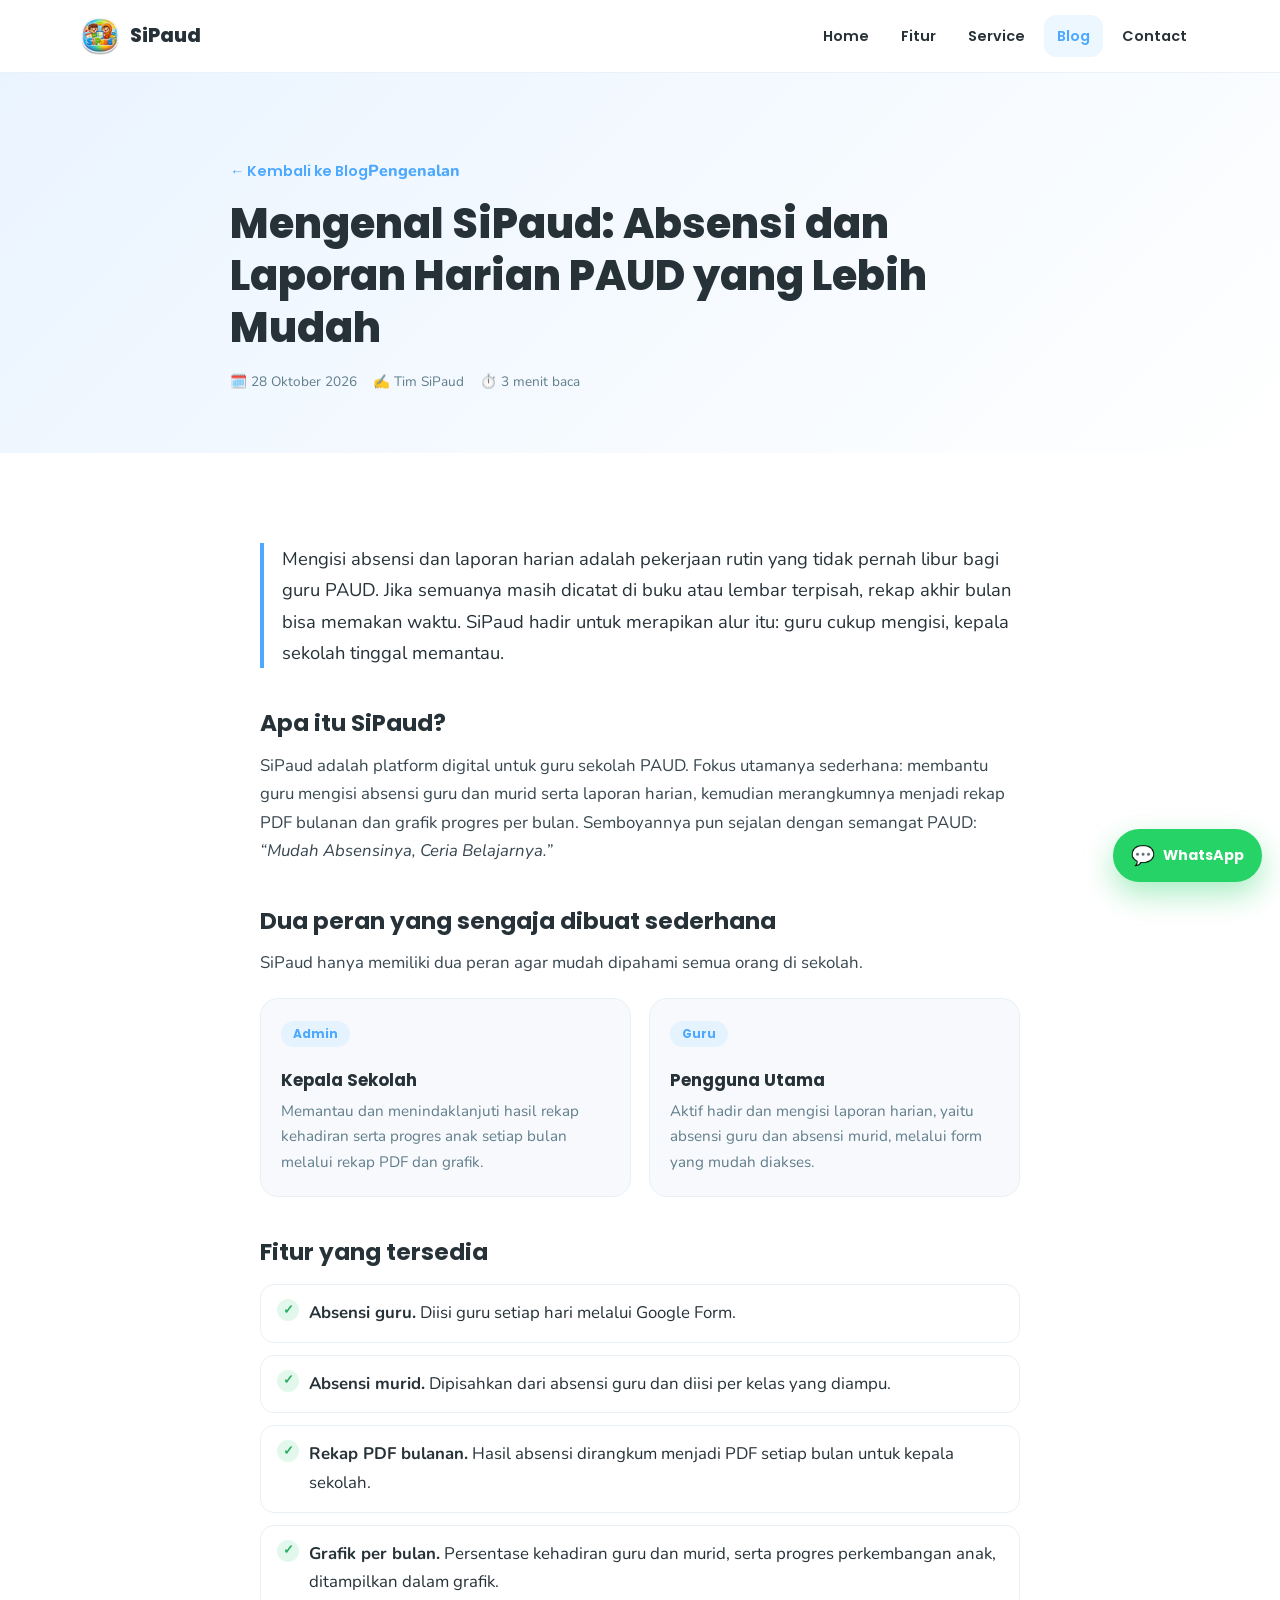
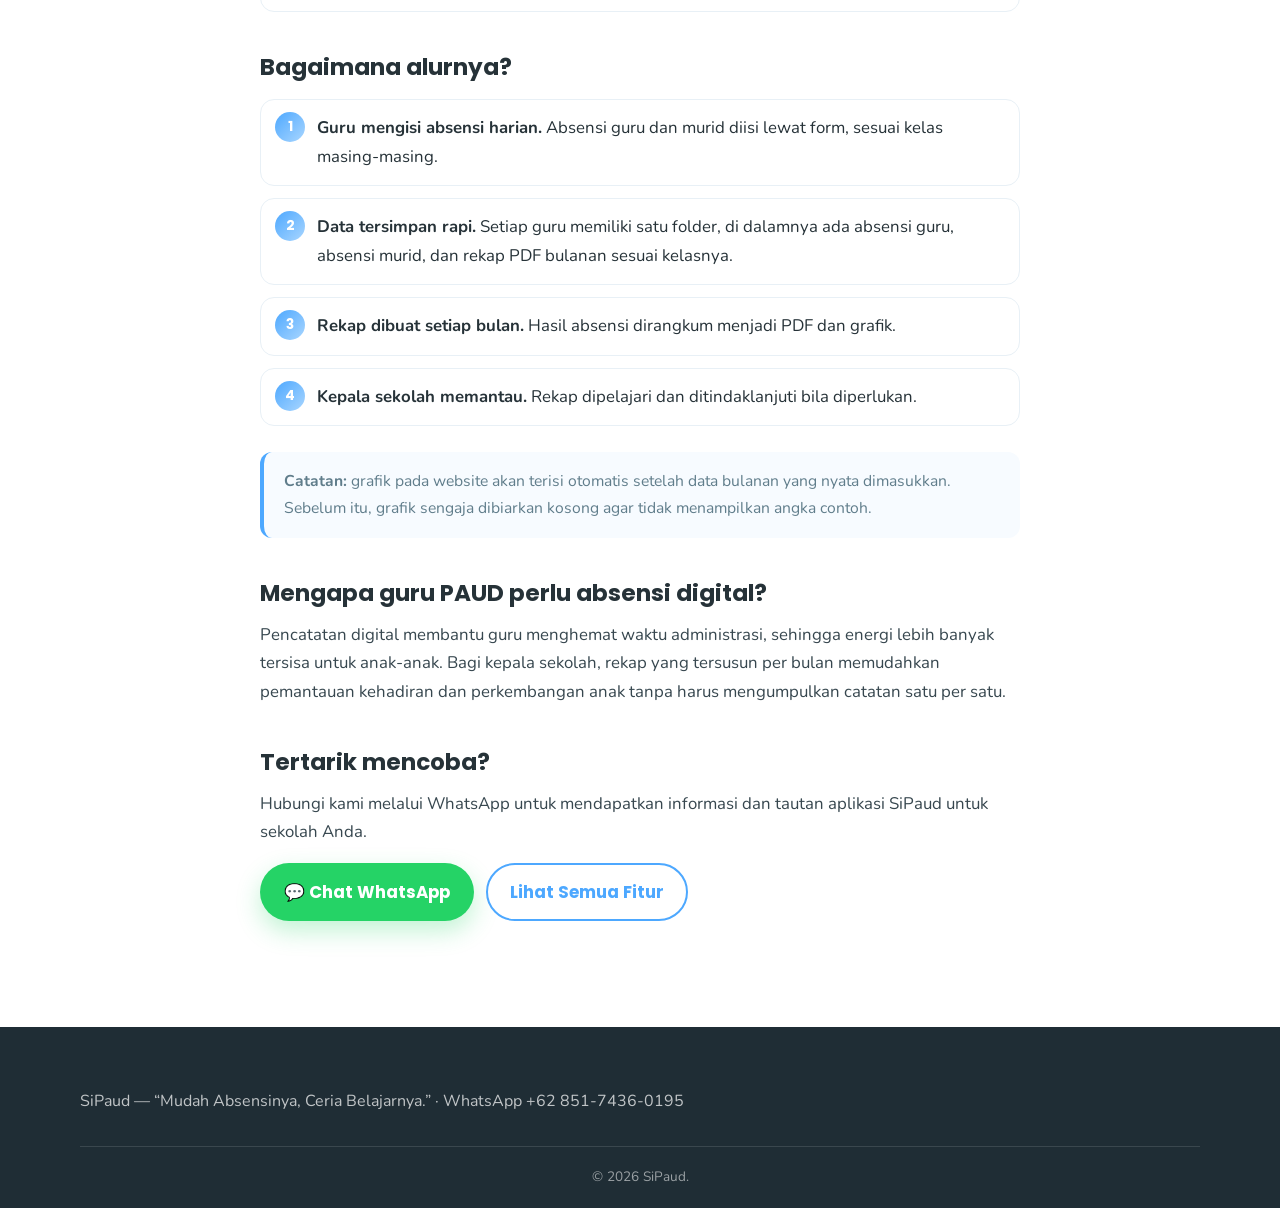
==== artikel-mengenal-sipaud.html @ 259e3f6b "d" ====
<!doctype html><html lang="id"><head><meta charset="utf-8"><meta name="viewport" content="width=device-width,initial-scale=1"><title>Mengenal SiPaud: Absensi dan Laporan Harian PAUD yang Lebih Mudah | Blog SiPaud</title><meta name="description" content="Kenali SiPaud, platform digital untuk guru PAUD: absensi guru dan murid, laporan harian, rekap PDF bulanan, dan grafik progres per bulan."><link rel="stylesheet" href="styles.css"><link rel="icon" href="favicon.png"></head><body>
<nav class="navbar"><div class="container nav-inner"><a class="brand" href="index.html"><img class="brand-logo" src="logo.png" alt="Logo SiPaud" width="40" height="40">SiPaud</a><button class="menu-btn">☰</button><div class="nav-links"><a href="index.html">Home</a><a href="fitur.html" target="_blank" rel="noopener">Fitur</a><a href="service.html" target="_blank" rel="noopener">Service</a><a class="active" href="blog.html">Blog</a><a href="contact.html" target="_blank" rel="noopener">Contact</a></div></div></nav>
<header class="page-hero"><div class="container article-head"><a class="back-link" href="blog.html">← Kembali ke Blog</a><span class="eyebrow">Pengenalan</span><h1>Mengenal SiPaud: Absensi dan Laporan Harian PAUD yang Lebih Mudah</h1><div class="article-meta"><span>🗓️ 28 Oktober 2026</span><span>✍️ Tim SiPaud</span><span>⏱️ 3 menit baca</span></div></div></header>
<section class="section"><div class="container"><article class="article">
<p class="lead">Mengisi absensi dan laporan harian adalah pekerjaan rutin yang tidak pernah libur bagi guru PAUD. Jika semuanya masih dicatat di buku atau lembar terpisah, rekap akhir bulan bisa memakan waktu. SiPaud hadir untuk merapikan alur itu: guru cukup mengisi, kepala sekolah tinggal memantau.</p>

<h2>Apa itu SiPaud?</h2>
<p>SiPaud adalah platform digital untuk guru sekolah PAUD. Fokus utamanya sederhana: membantu guru mengisi absensi guru dan murid serta laporan harian, kemudian merangkumnya menjadi rekap PDF bulanan dan grafik progres per bulan. Semboyannya pun sejalan dengan semangat PAUD: <em>“Mudah Absensinya, Ceria Belajarnya.”</em></p>

<h2>Dua peran yang sengaja dibuat sederhana</h2>
<p>SiPaud hanya memiliki dua peran agar mudah dipahami semua orang di sekolah.</p>
<div class="role-grid">
  <div class="role-card"><span class="role-tag">Admin</span><h3>Kepala Sekolah</h3><p>Memantau dan menindaklanjuti hasil rekap kehadiran serta progres anak setiap bulan melalui rekap PDF dan grafik.</p></div>
  <div class="role-card"><span class="role-tag">Guru</span><h3>Pengguna Utama</h3><p>Aktif hadir dan mengisi laporan harian, yaitu absensi guru dan absensi murid, melalui form yang mudah diakses.</p></div>
</div>

<h2>Fitur yang tersedia</h2>
<ul class="check-list">
  <li><strong>Absensi guru.</strong> Diisi guru setiap hari melalui Google Form.</li>
  <li><strong>Absensi murid.</strong> Dipisahkan dari absensi guru dan diisi per kelas yang diampu.</li>
  <li><strong>Rekap PDF bulanan.</strong> Hasil absensi dirangkum menjadi PDF setiap bulan untuk kepala sekolah.</li>
  <li><strong>Grafik per bulan.</strong> Persentase kehadiran guru dan murid, serta progres perkembangan anak, ditampilkan dalam grafik.</li>
</ul>

<h2>Bagaimana alurnya?</h2>
<ol class="steps">
  <li><strong>Guru mengisi absensi harian.</strong> Absensi guru dan murid diisi lewat form, sesuai kelas masing-masing.</li>
  <li><strong>Data tersimpan rapi.</strong> Setiap guru memiliki satu folder, di dalamnya ada absensi guru, absensi murid, dan rekap PDF bulanan sesuai kelasnya.</li>
  <li><strong>Rekap dibuat setiap bulan.</strong> Hasil absensi dirangkum menjadi PDF dan grafik.</li>
  <li><strong>Kepala sekolah memantau.</strong> Rekap dipelajari dan ditindaklanjuti bila diperlukan.</li>
</ol>

<div class="callout"><strong>Catatan:</strong> grafik pada website akan terisi otomatis setelah data bulanan yang nyata dimasukkan. Sebelum itu, grafik sengaja dibiarkan kosong agar tidak menampilkan angka contoh.</div>

<h2>Mengapa guru PAUD perlu absensi digital?</h2>
<p>Pencatatan digital membantu guru menghemat waktu administrasi, sehingga energi lebih banyak tersisa untuk anak-anak. Bagi kepala sekolah, rekap yang tersusun per bulan memudahkan pemantauan kehadiran dan perkembangan anak tanpa harus mengumpulkan catatan satu per satu.</p>

<h2>Tertarik mencoba?</h2>
<p>Hubungi kami melalui WhatsApp untuk mendapatkan informasi dan tautan aplikasi SiPaud untuk sekolah Anda.</p>
<p class="article-cta"><a class="btn btn-wa" data-wa href="#">💬 Chat WhatsApp</a> <a class="btn btn-outline" href="fitur.html">Lihat Semua Fitur</a></p>
</article></div></section>
<footer class="footer"><div class="container"><p>SiPaud — “Mudah Absensinya, Ceria Belajarnya.” · <a data-wa href="#">WhatsApp +62 851-7436-0195</a></p><div class="copy">© 2026 SiPaud.</div></div></footer><script src="script.js"></script></body></html>
---- styles.css ----
@import url('https://fonts.googleapis.com/css2?family=Fredoka:wght@400;500;600;700&family=Nunito:wght@400;500;600;700;800&family=Poppins:wght@500;600;700;800&display=swap');
:root{--primary:#4DA8FF;--primary2:#A9D6FF;--accent:#FFE082;--mint:#B7F5D4;--bg:#fff;--soft:#F7F9FC;--text:#263238;--muted:#607D8B;--radius:22px;--shadow:0 12px 35px rgba(77,168,255,.14)}
*{box-sizing:border-box}html{scroll-behavior:smooth}body{margin:0;font-family:Nunito,sans-serif;color:var(--text);background:var(--bg);line-height:1.7}a{text-decoration:none}.container{width:min(1120px,92%);margin:auto}.navbar{position:sticky;top:0;z-index:1000;background:rgba(255,255,255,.95);backdrop-filter:blur(14px);border-bottom:1px solid #eaf1f7}.nav-inner{min-height:72px;display:flex;align-items:center;justify-content:space-between;gap:20px}.brand{display:flex;align-items:center;gap:10px;font-family:Poppins;font-weight:800;color:var(--text);font-size:1.2rem}.brand-mark{width:40px;height:40px;border-radius:12px;background:linear-gradient(135deg,var(--primary),var(--primary2));display:grid;place-items:center;color:#fff;font-weight:800}.nav-links{display:flex;align-items:center;gap:6px}.nav-links a{color:var(--text);font-family:Poppins;font-size:.9rem;font-weight:600;padding:9px 13px;border-radius:12px}.nav-links a:hover,.nav-links a.active{color:var(--primary);background:#edf7ff}.menu-btn{display:none;border:0;background:#edf7ff;color:var(--primary);border-radius:10px;padding:9px 12px;font-size:1.1rem}.hero{min-height:calc(100vh - 72px);display:flex;align-items:center;background:linear-gradient(135deg,#EAF4FF,#F0F7FF 50%,#E8F6FF);padding:80px 0;overflow:hidden}.hero-grid{display:grid;grid-template-columns:1.05fr .95fr;gap:50px;align-items:center}.badge{display:inline-flex;padding:7px 15px;border-radius:50px;background:#e5f3ff;color:var(--primary);font-weight:800;margin-bottom:18px}.hero h1{font:800 clamp(2.2rem,5vw,4rem)/1.1 Poppins;margin:0 0 18px}.highlight{color:var(--primary)}.tagline{font:600 1.3rem Fredoka;color:var(--primary)}.hero p{color:var(--muted);max-width:650px}.buttons{display:flex;gap:12px;flex-wrap:wrap;margin-top:26px}.btn{display:inline-flex;align-items:center;gap:8px;border-radius:50px;padding:13px 22px;font-family:Poppins;font-weight:700;border:2px solid transparent}.btn-primary{background:linear-gradient(135deg,var(--primary),var(--primary2));color:#fff;box-shadow:0 10px 25px rgba(77,168,255,.25)}.btn-outline{border-color:var(--primary);color:var(--primary);background:#fff}.mockup{background:#fff;border-radius:20px;box-shadow:0 25px 70px rgba(77,168,255,.2);overflow:hidden}.browser{background:#edf3f8;padding:12px 16px;display:flex;align-items:center;gap:7px}.dot{width:10px;height:10px;border-radius:50%}.url{flex:1;background:#fff;border-radius:8px;padding:5px 12px;color:#90a4ae;font-size:.75rem}.screen{padding:24px;background:linear-gradient(135deg,#eef8ff,#f7fbff);min-height:330px}.screen-title{font:700 1rem Poppins;margin-bottom:16px}.empty-card{background:#fff;border:1px dashed #bcdcf4;border-radius:16px;padding:24px;text-align:center;color:var(--muted)}.empty-icon{font-size:2rem;color:var(--primary);margin-bottom:8px}.section{padding:90px 0}.soft{background:var(--soft)}.eyebrow{display:inline-block;color:var(--primary);font-weight:800;margin-bottom:10px}.title{text-align:center;font:800 clamp(1.8rem,4vw,2.7rem)/1.2 Poppins;margin:0 0 12px}.desc{text-align:center;color:var(--muted);max-width:700px;margin:0 auto 45px}.grid{display:grid;grid-template-columns:repeat(3,1fr);gap:22px}.card{background:#fff;border:1px solid #e8f0f6;border-radius:var(--radius);padding:26px;box-shadow:var(--shadow)}.icon{width:52px;height:52px;border-radius:15px;background:#eaf6ff;color:var(--primary);display:grid;place-items:center;font-size:1.3rem;margin-bottom:16px}.card h3{font:700 1.05rem Poppins;margin:0 0 8px}.card p{color:var(--muted);margin:0}.page-hero{padding:85px 0 60px;background:linear-gradient(135deg,#EAF4FF,#fff)}.page-hero h1{font:800 clamp(2rem,4vw,3.2rem) Poppins;margin:0 0 12px}.page-hero p{color:var(--muted);max-width:760px}.list{display:grid;gap:14px}.list-item{display:flex;gap:14px;align-items:flex-start;padding:18px;border-radius:16px;background:#fff;border:1px solid #e8f0f6}.check{color:#27AE60;font-size:1.1rem}.blog-placeholder{padding:45px;text-align:center;background:#fff;border:1px dashed #bcdcf4;border-radius:20px;color:var(--muted)}.contact-grid{display:grid;grid-template-columns:.8fr 1.2fr;gap:25px}.contact-box{background:#fff;border:1px solid #e8f0f6;border-radius:var(--radius);padding:26px;box-shadow:var(--shadow)}.contact-link{display:flex;gap:12px;align-items:center;padding:14px 0;border-bottom:1px solid #edf2f5;color:var(--text)}.contact-link:last-child{border-bottom:0}.contact-link i{color:var(--primary);width:25px;text-align:center}.note{font-size:.9rem;color:var(--muted);background:#f7fbff;border-left:4px solid var(--primary);padding:14px 16px;border-radius:10px}.footer{background:#1f2d35;color:#fff;padding:45px 0 20px}.footer-grid{display:grid;grid-template-columns:1.3fr 1fr 1fr;gap:30px}.footer h3{font:700 1rem Poppins}.footer p,.footer a{color:rgba(255,255,255,.72)}.footer a:hover{color:#fff}.copy{text-align:center;border-top:1px solid rgba(255,255,255,.12);margin-top:30px;padding-top:18px;color:rgba(255,255,255,.55);font-size:.85rem}.faq{max-width:850px;margin:auto}.faq details{background:#fff;border:1px solid #e8f0f6;border-radius:15px;padding:16px 20px;margin-bottom:12px}.faq summary{font-weight:800;cursor:pointer}.mobile-note{display:none}
@media(max-width:850px){.nav-links{display:none;position:absolute;top:72px;left:4%;right:4%;background:#fff;padding:12px;border-radius:16px;box-shadow:var(--shadow);flex-direction:column;align-items:stretch}.nav-links.open{display:flex}.nav-links a{display:block}.menu-btn{display:block}.hero-grid,.contact-grid{grid-template-columns:1fr}.grid{grid-template-columns:1fr 1fr}.footer-grid{grid-template-columns:1fr}.hero{padding:55px 0}.mobile-note{display:block;margin-top:10px;font-size:.8rem;color:var(--muted)}}@media(max-width:560px){.grid{grid-template-columns:1fr}.nav-inner{min-height:65px}.hero h1{font-size:2.1rem}.section{padding:65px 0}}
.brand-logo{width:40px;height:40px;border-radius:12px;object-fit:contain;display:block}
.footer-logo{width:56px;height:56px;border-radius:14px;background:#fff;padding:4px;margin-bottom:10px;display:block}
.btn.disabled{opacity:.5;pointer-events:none;filter:grayscale(.4)}
.btn-wa{background:#25D366;color:#fff;box-shadow:0 10px 25px rgba(37,211,102,.28)}
.wa-float{position:fixed;right:18px;bottom:18px;z-index:1200;display:flex;align-items:center;gap:8px;background:#25D366;color:#fff;font:700 .9rem Poppins;padding:12px 18px;border-radius:50px;box-shadow:0 12px 30px rgba(37,211,102,.4)}
.wa-float:hover{transform:translateY(-2px)}.wa-ico{font-size:1.2rem}
.grid-2{display:grid;grid-template-columns:1fr 1fr;gap:22px}
.chart-card{background:#fff;border:1px solid #e8f0f6;border-radius:var(--radius);padding:24px;box-shadow:var(--shadow)}
.chart-card h3{font:700 1.05rem Poppins;margin:0 0 4px}.chart-card>p{color:var(--muted);margin:0 0 14px;font-size:.92rem}
.chart svg{width:100%;height:auto;display:block}
.legend{display:flex;gap:18px;flex-wrap:wrap;justify-content:center;font-size:.85rem;color:var(--muted);margin-top:8px}
.legend i{display:inline-block;width:10px;height:10px;border-radius:50%;margin-right:6px}
.chart-note{font-size:.82rem;color:var(--muted);text-align:center;margin:10px 0 0}
.tree{background:#fff;border:1px solid #e8f0f6;border-radius:var(--radius);padding:24px;box-shadow:var(--shadow);font-family:Poppins;font-size:.92rem}
.tree ul{list-style:none;margin:6px 0 0;padding-left:22px;border-left:2px dashed #bcdcf4}.tree>ul{border:0;padding-left:0}.tree li{margin:8px 0;color:var(--text)}.tree small{display:block;color:var(--muted);font-family:Nunito}
.role-tag{display:inline-block;font:700 .75rem Poppins;padding:3px 10px;border-radius:50px;background:#edf7ff;color:var(--primary);margin-bottom:10px}
code{background:#eef5fb;padding:1px 6px;border-radius:6px;font-size:.85em}
@media(max-width:850px){.grid-2{grid-template-columns:1fr}.wa-text{display:none}.wa-float{padding:14px}}
@media(max-width:560px){.grid.two-col-mobile{grid-template-columns:1fr}}

/* ===== Bukti transaksi ===== */
.proof-grid{display:grid;grid-template-columns:1.3fr .8fr;gap:28px;align-items:stretch}
.proof-card{margin:0;display:flex;flex-direction:column;background:#fff;border:1px solid #e8f0f6;border-radius:var(--radius);box-shadow:var(--shadow);overflow:hidden;transition:transform .25s,box-shadow .25s}
.proof-card:hover{transform:translateY(-4px);box-shadow:0 18px 45px rgba(77,168,255,.22)}
.proof-bar{display:flex;align-items:center;gap:7px;background:#edf3f8;padding:12px 16px}
.proof-label{margin-left:8px;font:600 .8rem Poppins;color:var(--muted)}
.proof-media{position:relative;display:flex;align-items:center;justify-content:center;width:100%;height:540px;padding:16px;border:0;background:linear-gradient(135deg,#eef8ff,#f7fbff);cursor:zoom-in;overflow:hidden}
.proof-media img{max-width:100%;max-height:100%;width:auto;height:auto;object-fit:contain;border-radius:10px;box-shadow:0 8px 24px rgba(38,50,56,.15)}
.proof-zoom{position:absolute;right:14px;bottom:14px;background:rgba(38,50,56,.82);color:#fff;font:600 .78rem Poppins;padding:6px 12px;border-radius:50px;opacity:0;transform:translateY(6px);transition:.2s}
.proof-media:hover .proof-zoom,.proof-media:focus-visible .proof-zoom{opacity:1;transform:none}
.proof-media:focus-visible{outline:3px solid var(--primary);outline-offset:-3px}
.proof-missing{display:none;text-align:center;color:var(--muted);border:1px dashed #bcdcf4;border-radius:14px;padding:30px 20px;background:#fff}
.proof-media.is-missing{cursor:default}
.proof-media.is-missing img,.proof-media.is-missing .proof-zoom{display:none}
.proof-media.is-missing .proof-missing{display:block}
.proof-card figcaption{padding:18px 22px 22px;border-top:1px solid #edf2f5}
.proof-card figcaption strong{display:block;font:700 1rem Poppins;margin-bottom:2px}
.proof-card figcaption span{color:var(--muted);font-size:.92rem}
.proof-dialog{border:0;padding:0;background:transparent;max-width:94vw;max-height:94vh;overflow:visible}
.proof-dialog::backdrop{background:rgba(20,30,36,.82);backdrop-filter:blur(4px)}
.proof-dialog img{display:block;max-width:94vw;max-height:90vh;border-radius:14px;background:#fff;box-shadow:0 25px 70px rgba(0,0,0,.5)}
.proof-close{position:absolute;top:-14px;right:-14px;width:38px;height:38px;border:0;border-radius:50%;background:#fff;color:var(--text);font-size:1rem;cursor:pointer;box-shadow:0 6px 18px rgba(0,0,0,.3);z-index:2}
@media(max-width:850px){.proof-grid{grid-template-columns:1fr}.proof-media{height:360px}.proof-media.portrait{height:520px}}
@media(max-width:560px){.proof-media{height:280px;padding:12px}.proof-media.portrait{height:460px}.proof-close{top:8px;right:8px}}

/* ===== Blog: daftar & artikel ===== */
.post-grid{display:grid;grid-template-columns:repeat(auto-fill,minmax(320px,1fr));gap:26px;margin-bottom:10px}
.post-card{display:flex;flex-direction:column;background:#fff;border:1px solid #e8f0f6;border-radius:var(--radius);box-shadow:var(--shadow);overflow:hidden;color:var(--text);transition:transform .25s,box-shadow .25s}
.post-card:hover{transform:translateY(-4px);box-shadow:0 18px 45px rgba(77,168,255,.22)}
.post-thumb{display:grid;place-items:center;height:170px;background:linear-gradient(135deg,#EAF4FF,#E8F6FF 55%,#DFF8EC)}
.post-thumb img{width:72px;height:72px;border-radius:18px;box-shadow:0 10px 25px rgba(77,168,255,.25)}
.post-body{display:flex;flex-direction:column;gap:10px;padding:22px 24px 24px;flex:1}
.post-tag{align-self:flex-start;background:#e5f3ff;color:var(--primary);font:700 .75rem Poppins;padding:4px 12px;border-radius:50px}
.post-body h2{font:700 1.15rem/1.4 Poppins;margin:0}
.post-body p{color:var(--muted);margin:0;font-size:.95rem}
.post-meta,.article-meta{display:flex;flex-wrap:wrap;gap:6px 16px;color:var(--muted);font-size:.85rem}
.post-more{margin-top:auto;padding-top:6px;color:var(--primary);font:700 .9rem Poppins}
.article-head{max-width:820px}
.back-link{display:inline-block;margin-bottom:16px;color:var(--primary);font:600 .9rem Poppins}
.back-link:hover{text-decoration:underline}
.article-head h1{font:800 clamp(1.7rem,4vw,2.6rem)/1.25 Poppins;margin:0 0 16px}
.article{max-width:760px;margin:auto;font-size:1.05rem}
.article .lead{font-size:1.15rem;color:var(--text);border-left:4px solid var(--primary);padding-left:18px;margin:0 0 34px}
.article h2{font:700 1.45rem/1.35 Poppins;margin:40px 0 12px}
.article p{margin:0 0 16px;color:#37474f}
.role-grid{display:grid;grid-template-columns:1fr 1fr;gap:18px;margin:20px 0 10px}
.role-card{background:var(--soft);border:1px solid #e8f0f6;border-radius:18px;padding:20px}
.role-card h3{font:700 1.05rem Poppins;margin:10px 0 6px}
.role-card p{margin:0;font-size:.95rem;color:var(--muted)}
.role-tag{display:inline-block;background:#e5f3ff;color:var(--primary);font:700 .75rem Poppins;padding:4px 12px;border-radius:50px}
.check-list{list-style:none;padding:0;margin:16px 0;display:grid;gap:12px}
.check-list li{position:relative;padding:14px 16px 14px 48px;background:#fff;border:1px solid #e8f0f6;border-radius:14px}
.check-list li::before{content:"✓";position:absolute;left:16px;top:14px;width:22px;height:22px;border-radius:50%;background:#e3f8ec;color:#27AE60;display:grid;place-items:center;font-weight:800;font-size:.8rem}
.steps{list-style:none;counter-reset:s;padding:0;margin:16px 0;display:grid;gap:12px}
.steps li{counter-increment:s;position:relative;padding:14px 16px 14px 56px;background:#fff;border:1px solid #e8f0f6;border-radius:14px}
.steps li::before{content:counter(s);position:absolute;left:14px;top:12px;width:30px;height:30px;border-radius:50%;background:linear-gradient(135deg,var(--primary),var(--primary2));color:#fff;display:grid;place-items:center;font:700 .85rem Poppins}
.callout{background:#f7fbff;border-left:4px solid var(--primary);border-radius:12px;padding:16px 20px;margin:26px 0;color:var(--muted);font-size:.98rem}
.article-cta{display:flex;flex-wrap:wrap;gap:12px;margin-top:22px}
@media(max-width:560px){.role-grid{grid-template-columns:1fr}.post-grid{grid-template-columns:1fr}.article{font-size:1rem}}
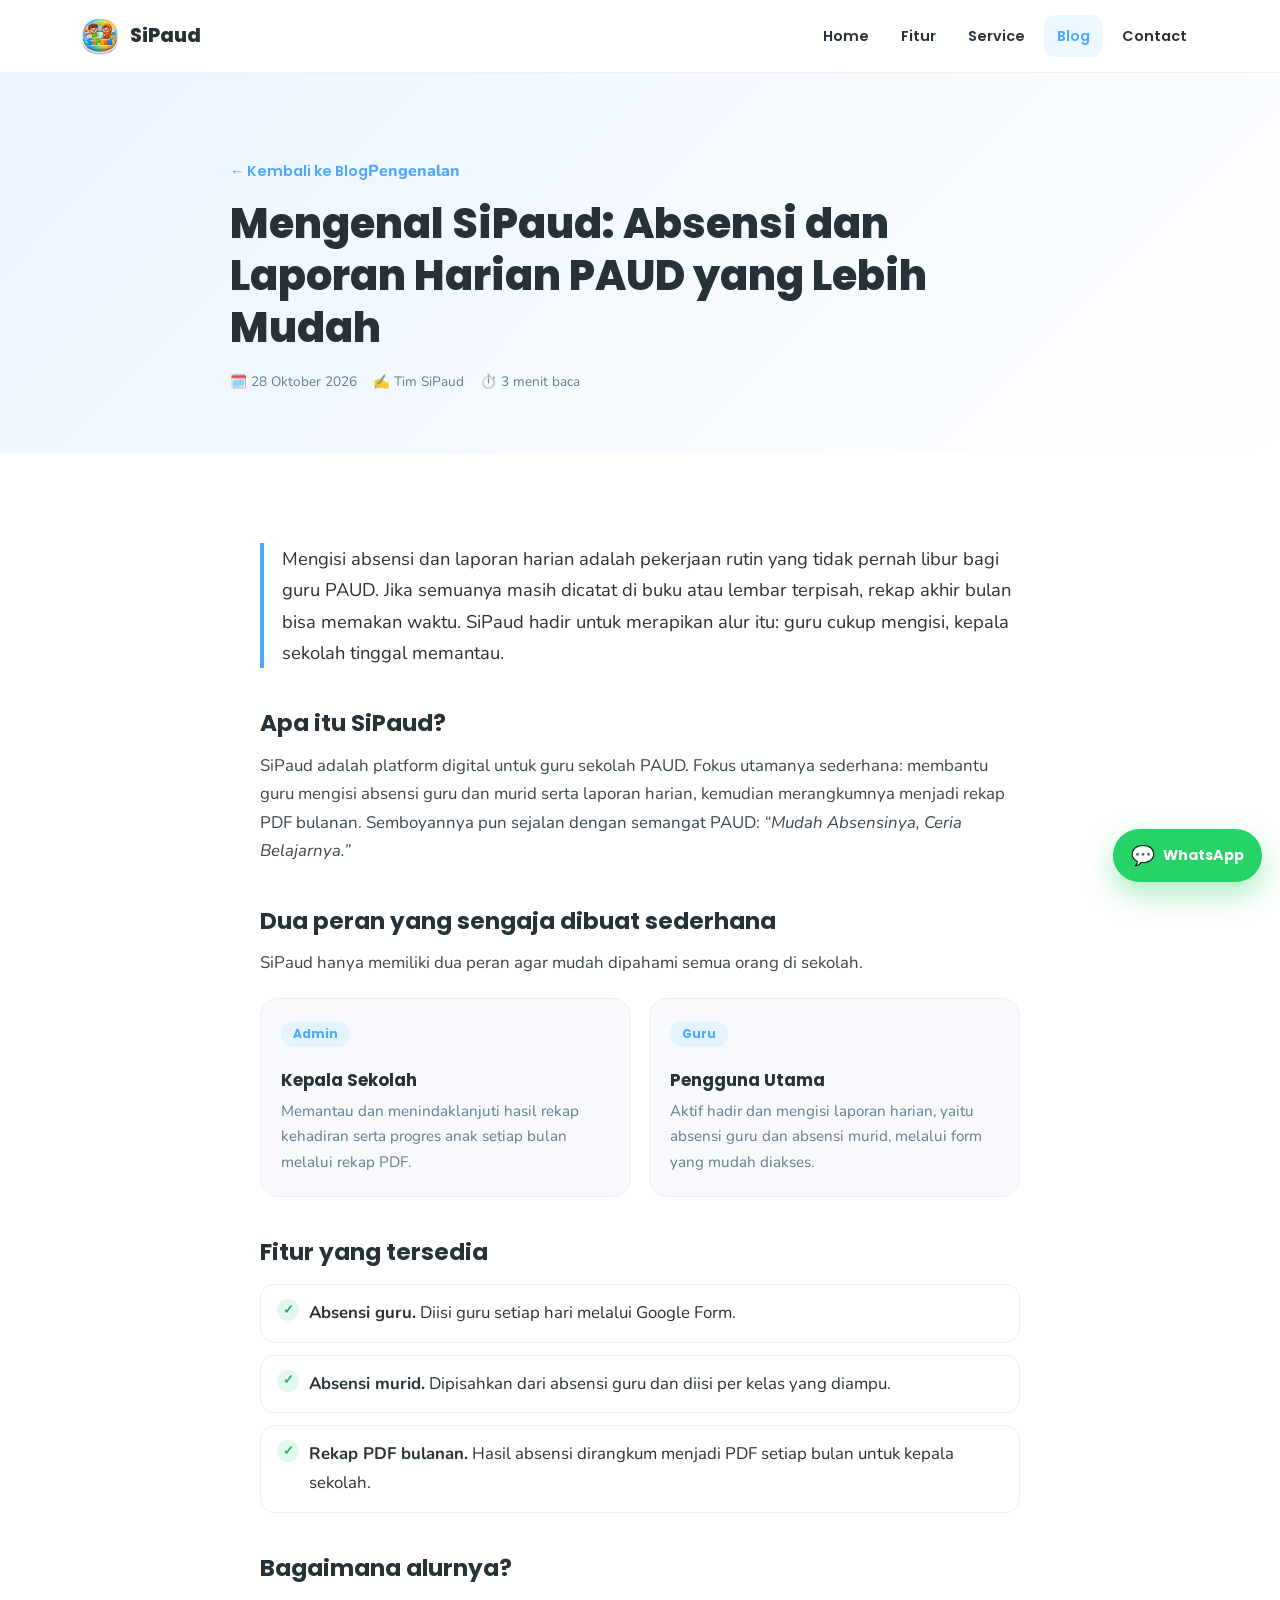
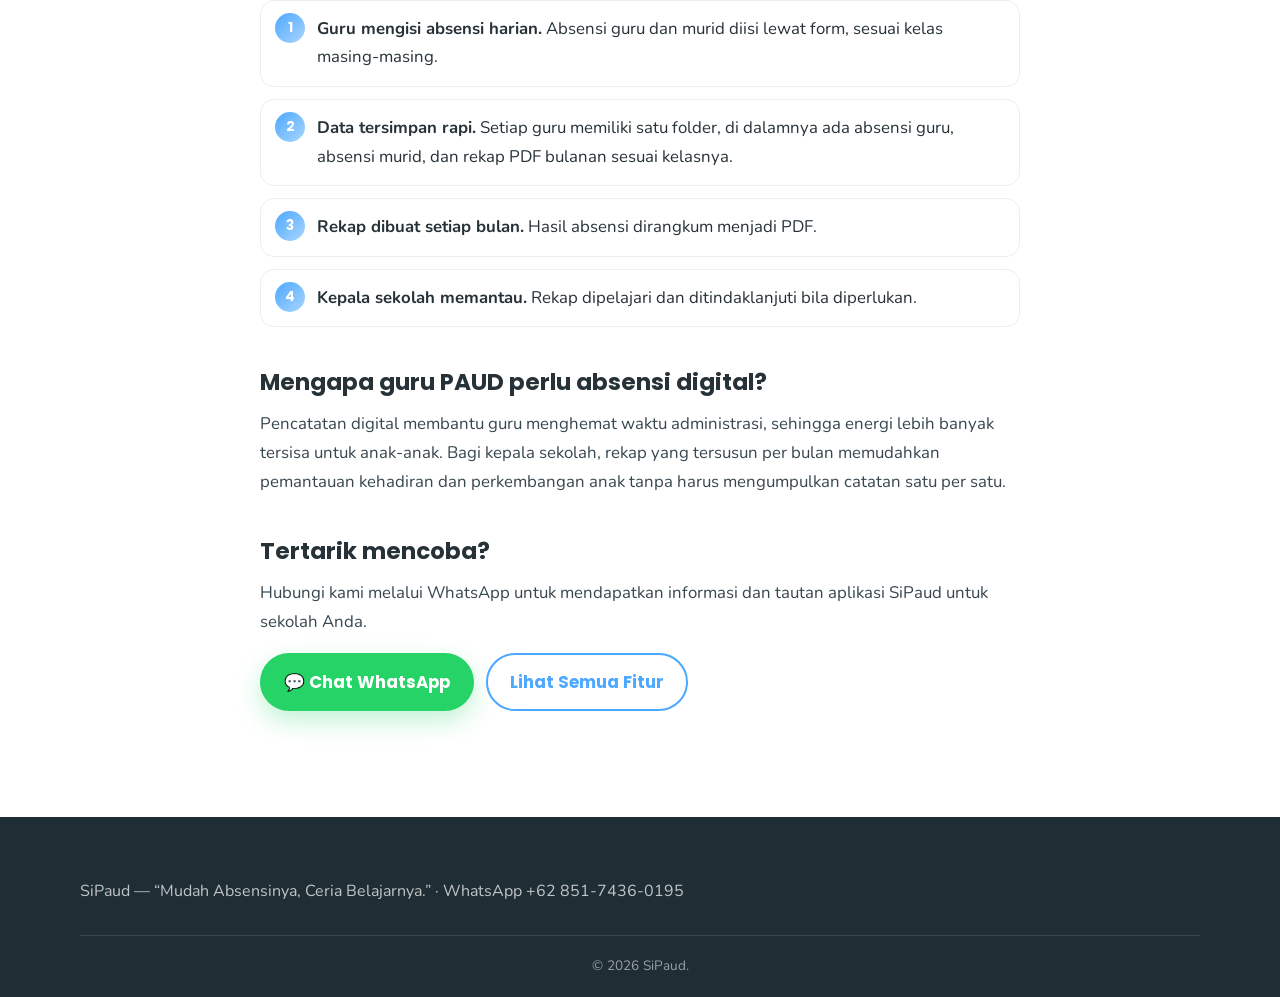
==== commit f744ab94: "s" ====
--- a/artikel-mengenal-sipaud.html
+++ b/artikel-mengenal-sipaud.html
@@ -1,16 +1,16 @@
-<!doctype html><html lang="id"><head><meta charset="utf-8"><meta name="viewport" content="width=device-width,initial-scale=1"><title>Mengenal SiPaud: Absensi dan Laporan Harian PAUD yang Lebih Mudah | Blog SiPaud</title><meta name="description" content="Kenali SiPaud, platform digital untuk guru PAUD: absensi guru dan murid, laporan harian, rekap PDF bulanan, dan grafik progres per bulan."><link rel="stylesheet" href="styles.css"><link rel="icon" href="favicon.png"></head><body>
+<!doctype html><html lang="id"><head><meta charset="utf-8"><meta name="viewport" content="width=device-width,initial-scale=1"><title>Mengenal SiPaud: Absensi dan Laporan Harian PAUD yang Lebih Mudah | Blog SiPaud</title><meta name="description" content="Kenali SiPaud, platform digital untuk guru PAUD: absensi guru dan murid, laporan harian, dan rekap PDF bulanan."><link rel="stylesheet" href="styles.css"><link rel="icon" href="favicon.png"></head><body>
 <nav class="navbar"><div class="container nav-inner"><a class="brand" href="index.html"><img class="brand-logo" src="logo.png" alt="Logo SiPaud" width="40" height="40">SiPaud</a><button class="menu-btn">☰</button><div class="nav-links"><a href="index.html">Home</a><a href="fitur.html" target="_blank" rel="noopener">Fitur</a><a href="service.html" target="_blank" rel="noopener">Service</a><a class="active" href="blog.html">Blog</a><a href="contact.html" target="_blank" rel="noopener">Contact</a></div></div></nav>
 <header class="page-hero"><div class="container article-head"><a class="back-link" href="blog.html">← Kembali ke Blog</a><span class="eyebrow">Pengenalan</span><h1>Mengenal SiPaud: Absensi dan Laporan Harian PAUD yang Lebih Mudah</h1><div class="article-meta"><span>🗓️ 28 Oktober 2026</span><span>✍️ Tim SiPaud</span><span>⏱️ 3 menit baca</span></div></div></header>
 <section class="section"><div class="container"><article class="article">
 <p class="lead">Mengisi absensi dan laporan harian adalah pekerjaan rutin yang tidak pernah libur bagi guru PAUD. Jika semuanya masih dicatat di buku atau lembar terpisah, rekap akhir bulan bisa memakan waktu. SiPaud hadir untuk merapikan alur itu: guru cukup mengisi, kepala sekolah tinggal memantau.</p>
 
 <h2>Apa itu SiPaud?</h2>
-<p>SiPaud adalah platform digital untuk guru sekolah PAUD. Fokus utamanya sederhana: membantu guru mengisi absensi guru dan murid serta laporan harian, kemudian merangkumnya menjadi rekap PDF bulanan dan grafik progres per bulan. Semboyannya pun sejalan dengan semangat PAUD: <em>“Mudah Absensinya, Ceria Belajarnya.”</em></p>
+<p>SiPaud adalah platform digital untuk guru sekolah PAUD. Fokus utamanya sederhana: membantu guru mengisi absensi guru dan murid serta laporan harian, kemudian merangkumnya menjadi rekap PDF bulanan. Semboyannya pun sejalan dengan semangat PAUD: <em>“Mudah Absensinya, Ceria Belajarnya.”</em></p>
 
 <h2>Dua peran yang sengaja dibuat sederhana</h2>
 <p>SiPaud hanya memiliki dua peran agar mudah dipahami semua orang di sekolah.</p>
 <div class="role-grid">
-  <div class="role-card"><span class="role-tag">Admin</span><h3>Kepala Sekolah</h3><p>Memantau dan menindaklanjuti hasil rekap kehadiran serta progres anak setiap bulan melalui rekap PDF dan grafik.</p></div>
+  <div class="role-card"><span class="role-tag">Admin</span><h3>Kepala Sekolah</h3><p>Memantau dan menindaklanjuti hasil rekap kehadiran serta progres anak setiap bulan melalui rekap PDF.</p></div>
   <div class="role-card"><span class="role-tag">Guru</span><h3>Pengguna Utama</h3><p>Aktif hadir dan mengisi laporan harian, yaitu absensi guru dan absensi murid, melalui form yang mudah diakses.</p></div>
 </div>
 
@@ -19,18 +19,15 @@
   <li><strong>Absensi guru.</strong> Diisi guru setiap hari melalui Google Form.</li>
   <li><strong>Absensi murid.</strong> Dipisahkan dari absensi guru dan diisi per kelas yang diampu.</li>
   <li><strong>Rekap PDF bulanan.</strong> Hasil absensi dirangkum menjadi PDF setiap bulan untuk kepala sekolah.</li>
-  <li><strong>Grafik per bulan.</strong> Persentase kehadiran guru dan murid, serta progres perkembangan anak, ditampilkan dalam grafik.</li>
 </ul>
 
 <h2>Bagaimana alurnya?</h2>
 <ol class="steps">
   <li><strong>Guru mengisi absensi harian.</strong> Absensi guru dan murid diisi lewat form, sesuai kelas masing-masing.</li>
   <li><strong>Data tersimpan rapi.</strong> Setiap guru memiliki satu folder, di dalamnya ada absensi guru, absensi murid, dan rekap PDF bulanan sesuai kelasnya.</li>
-  <li><strong>Rekap dibuat setiap bulan.</strong> Hasil absensi dirangkum menjadi PDF dan grafik.</li>
+  <li><strong>Rekap dibuat setiap bulan.</strong> Hasil absensi dirangkum menjadi PDF.</li>
   <li><strong>Kepala sekolah memantau.</strong> Rekap dipelajari dan ditindaklanjuti bila diperlukan.</li>
 </ol>
-
-<div class="callout"><strong>Catatan:</strong> grafik pada website akan terisi otomatis setelah data bulanan yang nyata dimasukkan. Sebelum itu, grafik sengaja dibiarkan kosong agar tidak menampilkan angka contoh.</div>
 
 <h2>Mengapa guru PAUD perlu absensi digital?</h2>
 <p>Pencatatan digital membantu guru menghemat waktu administrasi, sehingga energi lebih banyak tersisa untuk anak-anak. Bagi kepala sekolah, rekap yang tersusun per bulan memudahkan pemantauan kehadiran dan perkembangan anak tanpa harus mengumpulkan catatan satu per satu.</p>
--- a/styles.css
+++ b/styles.css
@@ -9,12 +9,12 @@
 .wa-float{position:fixed;right:18px;bottom:18px;z-index:1200;display:flex;align-items:center;gap:8px;background:#25D366;color:#fff;font:700 .9rem Poppins;padding:12px 18px;border-radius:50px;box-shadow:0 12px 30px rgba(37,211,102,.4)}
 .wa-float:hover{transform:translateY(-2px)}.wa-ico{font-size:1.2rem}
 .grid-2{display:grid;grid-template-columns:1fr 1fr;gap:22px}
-.chart-card{background:#fff;border:1px solid #e8f0f6;border-radius:var(--radius);padding:24px;box-shadow:var(--shadow)}
-.chart-card h3{font:700 1.05rem Poppins;margin:0 0 4px}.chart-card>p{color:var(--muted);margin:0 0 14px;font-size:.92rem}
-.chart svg{width:100%;height:auto;display:block}
-.legend{display:flex;gap:18px;flex-wrap:wrap;justify-content:center;font-size:.85rem;color:var(--muted);margin-top:8px}
-.legend i{display:inline-block;width:10px;height:10px;border-radius:50%;margin-right:6px}
-.chart-note{font-size:.82rem;color:var(--muted);text-align:center;margin:10px 0 0}
+
+
+
+
+
+
 .tree{background:#fff;border:1px solid #e8f0f6;border-radius:var(--radius);padding:24px;box-shadow:var(--shadow);font-family:Poppins;font-size:.92rem}
 .tree ul{list-style:none;margin:6px 0 0;padding-left:22px;border-left:2px dashed #bcdcf4}.tree>ul{border:0;padding-left:0}.tree li{margin:8px 0;color:var(--text)}.tree small{display:block;color:var(--muted);font-family:Nunito}
 .role-tag{display:inline-block;font:700 .75rem Poppins;padding:3px 10px;border-radius:50px;background:#edf7ff;color:var(--primary);margin-bottom:10px}
